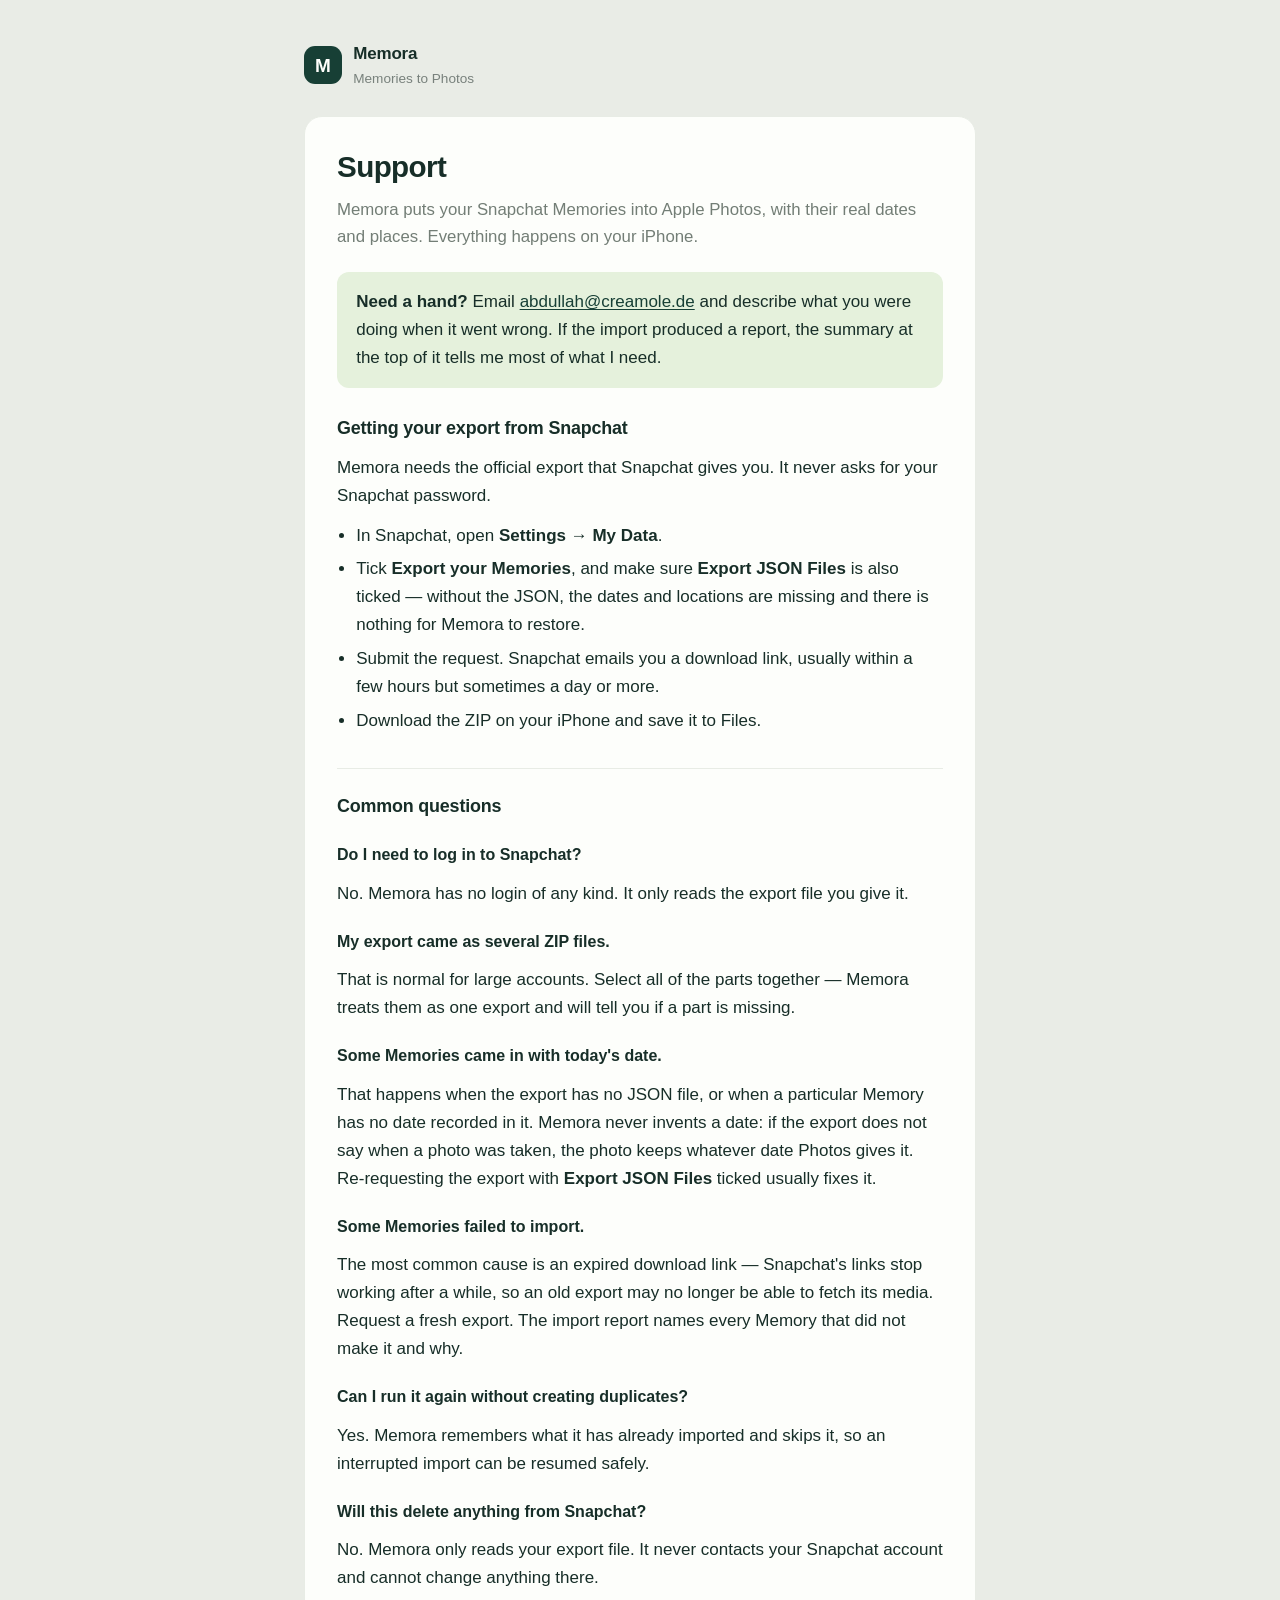
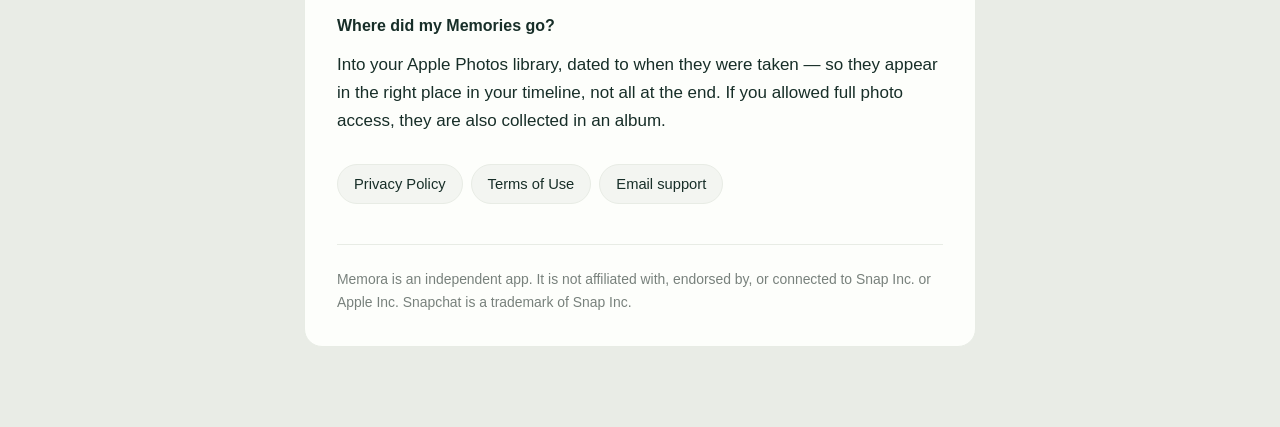
==== index.html @ b1629185 "Memora legal and support pages" ====
<!doctype html>
<html lang="en">
<head>
<meta charset="utf-8">
<meta name="viewport" content="width=device-width, initial-scale=1">
<title>Memora — Support</title>
<meta name="description" content="Help with importing your Snapchat Memories into Apple Photos with Memora.">
<link rel="stylesheet" href="style.css">
</head>
<body>
<div class="wrap">

  <header class="site">
    <div class="mark">M</div>
    <div>
      <div class="wordmark">Memora</div>
      <div class="tag">Memories to Photos</div>
    </div>
  </header>

  <main class="card">
    <h1>Support</h1>
    <p class="lede">Memora puts your Snapchat Memories into Apple Photos, with their real dates and places. Everything happens on your iPhone.</p>

    <div class="callout">
      <p><strong>Need a hand?</strong> Email <a href="mailto:abdullah@creamole.de">abdullah@creamole.de</a> and describe what you were doing when it went wrong. If the import produced a report, the summary at the top of it tells me most of what I need.</p>
    </div>

    <h2>Getting your export from Snapchat</h2>
    <p>Memora needs the official export that Snapchat gives you. It never asks for your Snapchat password.</p>
    <ul>
      <li>In Snapchat, open <strong>Settings → My Data</strong>.</li>
      <li>Tick <strong>Export your Memories</strong>, and make sure <strong>Export JSON Files</strong> is also ticked — without the JSON, the dates and locations are missing and there is nothing for Memora to restore.</li>
      <li>Submit the request. Snapchat emails you a download link, usually within a few hours but sometimes a day or more.</li>
      <li>Download the ZIP on your iPhone and save it to Files.</li>
    </ul>

    <h2>Common questions</h2>

    <h3>Do I need to log in to Snapchat?</h3>
    <p>No. Memora has no login of any kind. It only reads the export file you give it.</p>

    <h3>My export came as several ZIP files.</h3>
    <p>That is normal for large accounts. Select all of the parts together — Memora treats them as one export and will tell you if a part is missing.</p>

    <h3>Some Memories came in with today's date.</h3>
    <p>That happens when the export has no JSON file, or when a particular Memory has no date recorded in it. Memora never invents a date: if the export does not say when a photo was taken, the photo keeps whatever date Photos gives it. Re-requesting the export with <strong>Export JSON Files</strong> ticked usually fixes it.</p>

    <h3>Some Memories failed to import.</h3>
    <p>The most common cause is an expired download link — Snapchat's links stop working after a while, so an old export may no longer be able to fetch its media. Request a fresh export. The import report names every Memory that did not make it and why.</p>

    <h3>Can I run it again without creating duplicates?</h3>
    <p>Yes. Memora remembers what it has already imported and skips it, so an interrupted import can be resumed safely.</p>

    <h3>Will this delete anything from Snapchat?</h3>
    <p>No. Memora only reads your export file. It never contacts your Snapchat account and cannot change anything there.</p>

    <h3>Where did my Memories go?</h3>
    <p>Into your Apple Photos library, dated to when they were taken — so they appear in the right place in your timeline, not all at the end. If you allowed full photo access, they are also collected in an album.</p>

    <nav class="links">
      <a href="privacy.html">Privacy Policy</a>
      <a href="terms.html">Terms of Use</a>
      <a href="mailto:abdullah@creamole.de">Email support</a>
    </nav>

    <footer>
      Memora is an independent app. It is not affiliated with, endorsed by, or connected to Snap Inc. or Apple Inc. Snapchat is a trademark of Snap Inc.
    </footer>
  </main>

</div>
</body>
</html>
---- style.css ----
/* Memora — legal & support pages. Palette taken from src/theme/tokens.ts. */
:root {
  --green: #173f35;
  --ink: #172e28;
  --muted: #78817c;
  --lede: #737e76;
  --line: #e8ece5;
  --mint: #e5f1dc;
  --soft: #f3f5f1;
  --white: #fdfefb;
  --page: #e9ece6;
  --accent: #7b956c;
}

@media (prefers-color-scheme: dark) {
  :root:not([data-theme='light']) {
    --green: #c6e7a9;
    --ink: #eef2ea;
    --muted: #9aa49c;
    --lede: #a8b2a8;
    --line: #2a332d;
    --mint: #1e2a22;
    --soft: #1a221d;
    --white: #121815;
    --page: #0d1210;
    --accent: #9dbb8c;
  }
}
:root[data-theme='dark'] {
  --green: #c6e7a9;
  --ink: #eef2ea;
  --muted: #9aa49c;
  --lede: #a8b2a8;
  --line: #2a332d;
  --mint: #1e2a22;
  --soft: #1a221d;
  --white: #121815;
  --page: #0d1210;
  --accent: #9dbb8c;
}

* { box-sizing: border-box; }

body {
  margin: 0;
  background: var(--page);
  color: var(--ink);
  font: 17px/1.65 -apple-system, BlinkMacSystemFont, 'Segoe UI', Roboto, Helvetica, Arial, sans-serif;
  -webkit-font-smoothing: antialiased;
}

.wrap {
  max-width: 44rem;
  margin: 0 auto;
  padding: 2.5rem 16px 5rem;
}

.card {
  background: var(--white);
  border: 1px solid var(--line);
  border-radius: 18px;
  padding: 2rem;
}

@media (max-width: 520px) {
  .card { padding: 1.4rem; border-radius: 14px; }
  .wrap { padding-top: 1.5rem; }
}

header.site {
  display: flex;
  align-items: center;
  gap: 0.7rem;
  margin-bottom: 1.6rem;
}

.mark {
  width: 38px; height: 38px;
  border-radius: 11px;
  background: var(--green);
  color: var(--white);
  display: grid;
  place-items: center;
  font-weight: 700;
  font-size: 19px;
  flex: none;
}
@media (prefers-color-scheme: dark) {
  :root:not([data-theme='light']) .mark { color: #121815; }
}

.mark + div { min-width: 0; }
.wordmark { font-weight: 650; letter-spacing: -0.01em; }
.tag { color: var(--muted); font-size: 0.85rem; }

h1 {
  font-size: 1.85rem;
  line-height: 1.2;
  letter-spacing: -0.02em;
  margin: 0 0 0.4rem;
}

h2 {
  font-size: 1.12rem;
  letter-spacing: -0.01em;
  margin: 2.1rem 0 0.6rem;
  padding-top: 1.4rem;
  border-top: 1px solid var(--line);
}
h2:first-of-type { border-top: 0; padding-top: 0; margin-top: 1.6rem; }

h3 { font-size: 1rem; margin: 1.3rem 0 0.3rem; }

.updated {
  color: var(--muted);
  font-size: 0.9rem;
  margin: 0 0 1.6rem;
}

p { margin: 0.7rem 0; }
ul { margin: 0.7rem 0; padding-left: 1.2rem; }
li { margin: 0.35rem 0; }
strong { font-weight: 650; }

a { color: var(--green); text-underline-offset: 2px; }
a:hover { text-decoration-thickness: 2px; }

.lede { color: var(--lede); font-size: 1.05rem; }

.callout {
  background: var(--mint);
  border-radius: 12px;
  padding: 1rem 1.2rem;
  margin: 1.3rem 0;
}
.callout p:first-child { margin-top: 0; }
.callout p:last-child { margin-bottom: 0; }

nav.links {
  display: flex;
  flex-wrap: wrap;
  gap: 0.5rem;
  margin-top: 1.8rem;
}
nav.links a {
  background: var(--soft);
  border: 1px solid var(--line);
  border-radius: 999px;
  padding: 0.45rem 1rem;
  font-size: 0.92rem;
  text-decoration: none;
  color: var(--ink);
}
nav.links a:hover { border-color: var(--accent); }

footer {
  margin-top: 2.5rem;
  padding-top: 1.4rem;
  border-top: 1px solid var(--line);
  color: var(--muted);
  font-size: 0.87rem;
}

table {
  border-collapse: collapse;
  width: 100%;
  margin: 1rem 0;
  font-size: 0.95rem;
}
th, td {
  text-align: left;
  padding: 0.6rem 0.7rem;
  border-bottom: 1px solid var(--line);
  vertical-align: top;
}
th { color: var(--muted); font-weight: 600; font-size: 0.85rem; }

code {
  background: var(--soft);
  border-radius: 5px;
  padding: 0.1em 0.35em;
  font-size: 0.9em;
}
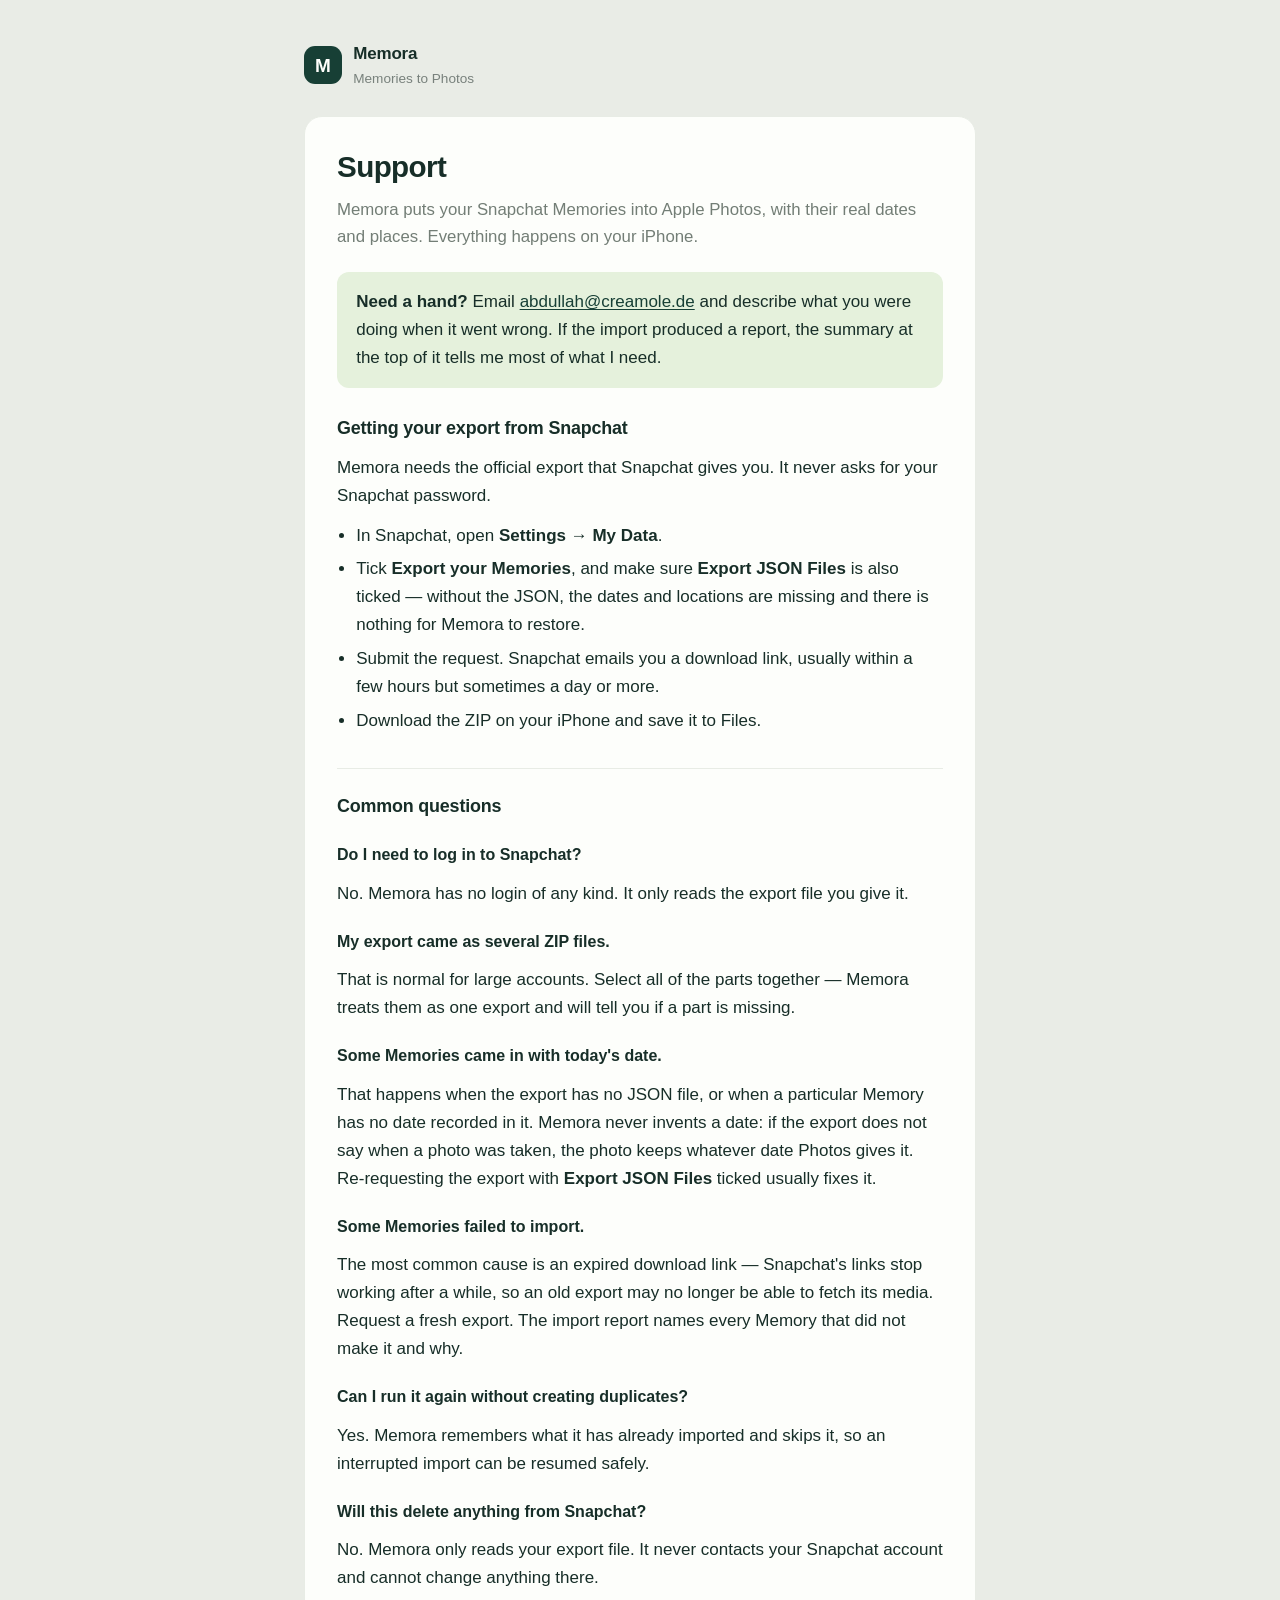
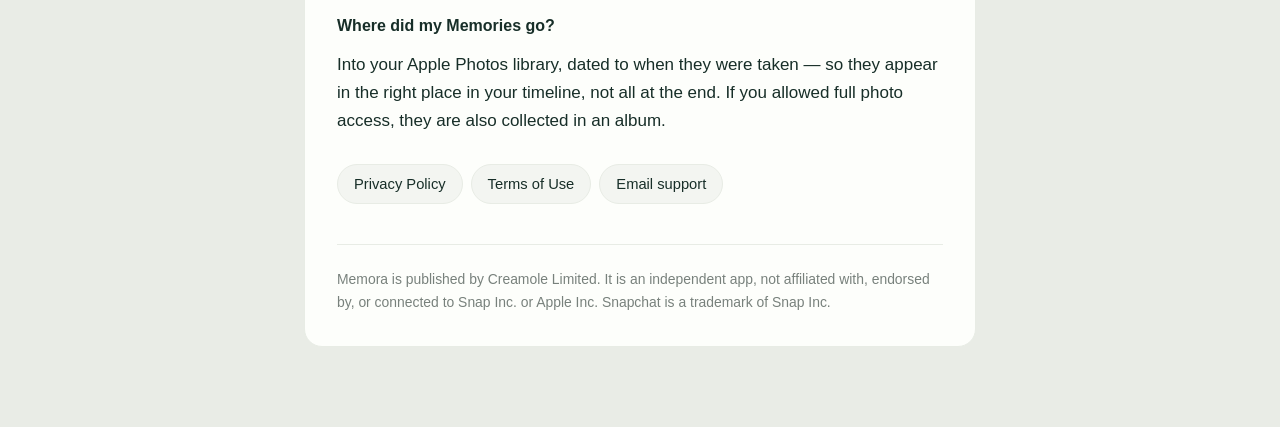
==== commit f1869709: "Creamole Limited as publisher, Hong Kong governing law" ====
--- a/index.html
+++ b/index.html
@@ -65,7 +65,7 @@
     </nav>
 
     <footer>
-      Memora is an independent app. It is not affiliated with, endorsed by, or connected to Snap Inc. or Apple Inc. Snapchat is a trademark of Snap Inc.
+      Memora is published by Creamole Limited. It is an independent app, not affiliated with, endorsed by, or connected to Snap Inc. or Apple Inc. Snapchat is a trademark of Snap Inc.
     </footer>
   </main>
 
